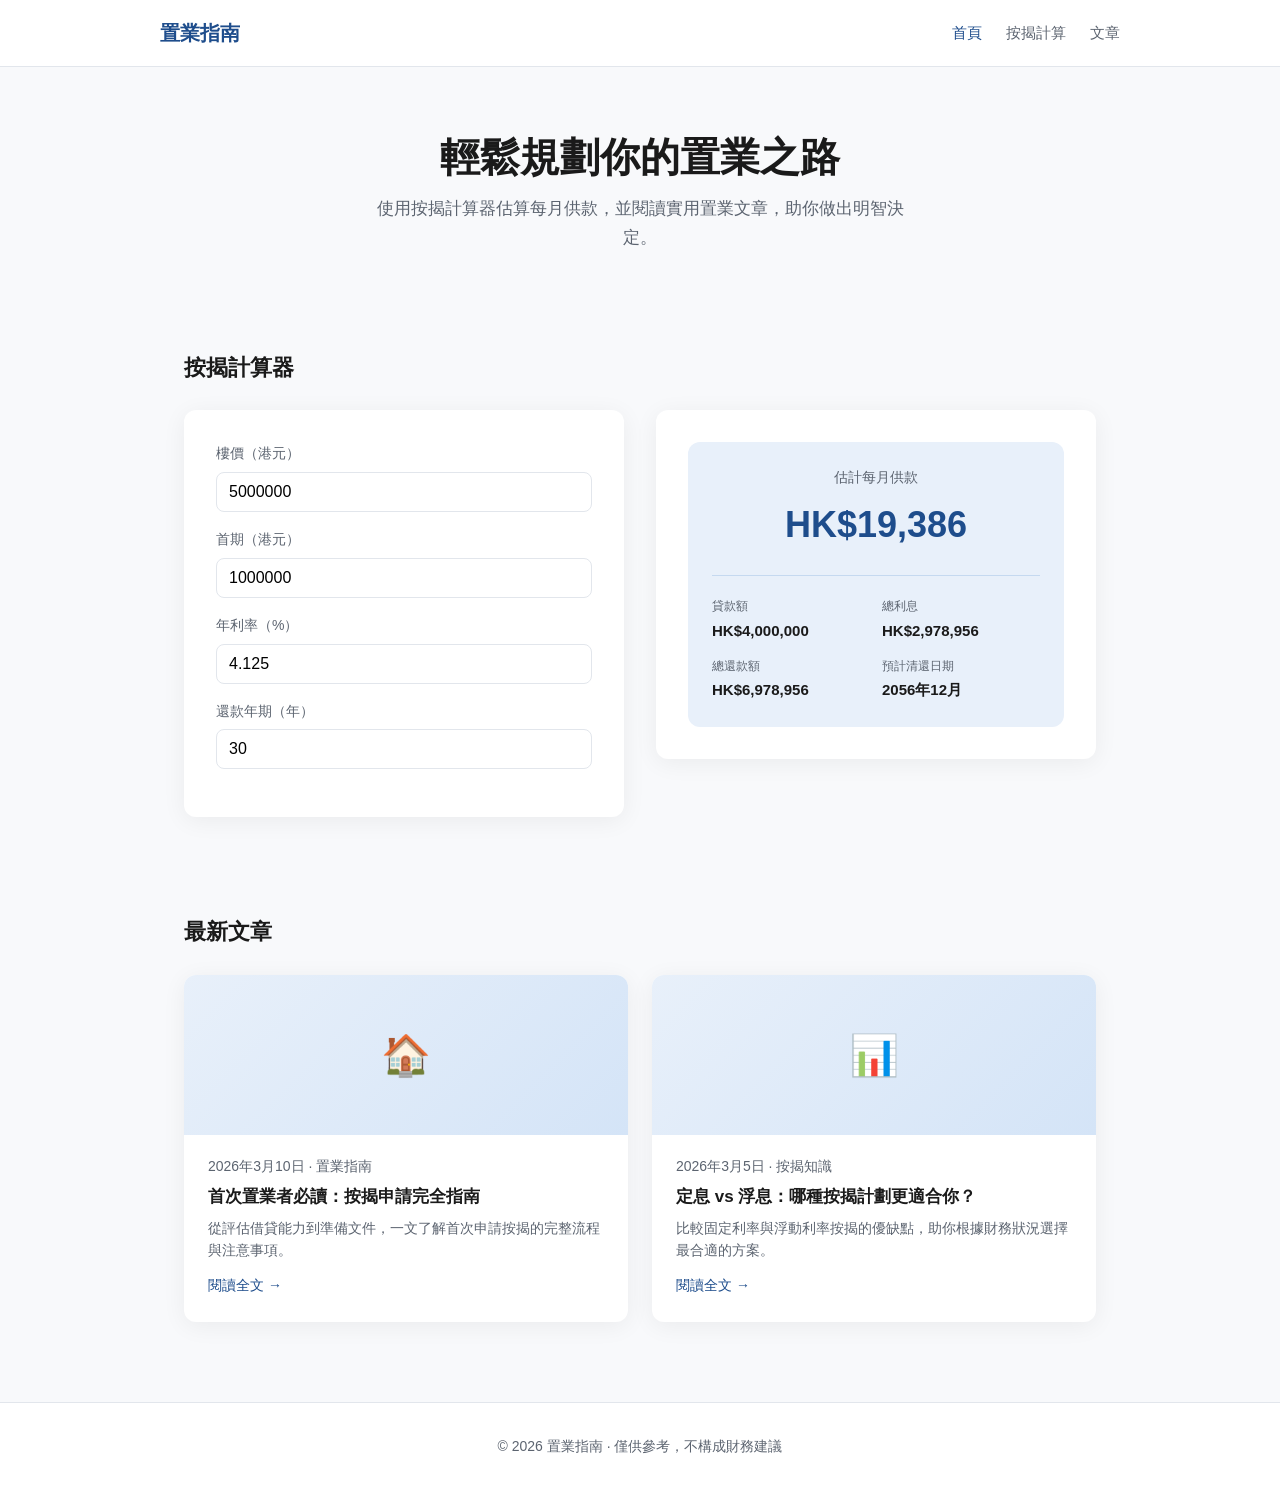
==== index.html @ d5120983 "Add files via upload" ====
<!DOCTYPE html>
<html lang="zh-Hant">
<head>
  <meta charset="UTF-8">
  <meta name="viewport" content="width=device-width, initial-scale=1.0">
  <title>置業指南｜按揭計算與置業資訊</title>
  <link rel="stylesheet" href="styles.css">
</head>
<body>
  <header class="site-header">
    <div class="container header-inner">
      <a href="index.html" class="logo">置業指南</a>
      <nav>
        <ul>
          <li><a href="index.html" class="active">首頁</a></li>
          <li><a href="#calculator">按揭計算</a></li>
          <li><a href="#blog">文章</a></li>
        </ul>
      </nav>
    </div>
  </header>

  <main>
    <section class="hero">
      <div class="container">
        <h1>輕鬆規劃你的置業之路</h1>
        <p>使用按揭計算器估算每月供款，並閱讀實用置業文章，助你做出明智決定。</p>
      </div>
    </section>

    <section id="calculator">
      <div class="container">
        <h2 class="section-title">按揭計算器</h2>
        <div class="calculator-grid">
          <div class="calculator-card">
            <form id="form">
              <div class="field">
                <label for="price">樓價（港元）</label>
                <input type="number" id="price" value="5000000" min="0" step="100000" required>
              </div>
              <div class="field">
                <label for="down">首期（港元）</label>
                <input type="number" id="down" value="1000000" min="0" step="100000" required>
              </div>
              <div class="field">
                <label for="rate">年利率（%）</label>
                <input type="number" id="rate" value="4.125" min="0" max="30" step="0.01" required>
              </div>
              <div class="field">
                <label for="years">還款年期（年）</label>
                <input type="number" id="years" value="30" min="1" max="50" step="1" required>
              </div>
            </form>
          </div>

          <div class="calculator-card">
            <div class="result" aria-live="polite">
              <p class="result-label">估計每月供款</p>
              <p class="result-value" id="monthly">$0</p>
              <div class="breakdown">
                <div class="breakdown-item">
                  <span>貸款額</span>
                  <strong id="loan">$0</strong>
                </div>
                <div class="breakdown-item">
                  <span>總利息</span>
                  <strong id="interest">$0</strong>
                </div>
                <div class="breakdown-item">
                  <span>總還款額</span>
                  <strong id="total">$0</strong>
                </div>
                <div class="breakdown-item">
                  <span>預計清還日期</span>
                  <strong id="payoff">—</strong>
                </div>
              </div>
            </div>
          </div>
        </div>
      </div>
    </section>

    <section id="blog">
      <div class="container">
        <h2 class="section-title">最新文章</h2>
        <div class="blog-grid">
          <article class="blog-card">
            <a href="blog-1.html">
              <div class="blog-card-image">🏠</div>
              <div class="blog-card-body">
                <p class="blog-card-meta">2026年3月10日 · 置業指南</p>
                <h3>首次置業者必讀：按揭申請完全指南</h3>
                <p>從評估借貸能力到準備文件，一文了解首次申請按揭的完整流程與注意事項。</p>
                <span class="read-more">閱讀全文 →</span>
              </div>
            </a>
          </article>

          <article class="blog-card">
            <a href="blog-2.html">
              <div class="blog-card-image">📊</div>
              <div class="blog-card-body">
                <p class="blog-card-meta">2026年3月5日 · 按揭知識</p>
                <h3>定息 vs 浮息：哪種按揭計劃更適合你？</h3>
                <p>比較固定利率與浮動利率按揭的優缺點，助你根據財務狀況選擇最合適的方案。</p>
                <span class="read-more">閱讀全文 →</span>
              </div>
            </a>
          </article>
        </div>
      </div>
    </section>
  </main>

  <footer class="site-footer">
    <div class="container">
      <p>© 2026 置業指南 · 僅供參考，不構成財務建議</p>
    </div>
  </footer>

  <script>
    const form = document.getElementById('form');
    const monthlyEl = document.getElementById('monthly');
    const loanEl = document.getElementById('loan');
    const interestEl = document.getElementById('interest');
    const totalEl = document.getElementById('total');
    const payoffEl = document.getElementById('payoff');

    function formatCurrency(value) {
      return new Intl.NumberFormat('zh-Hant-HK', {
        style: 'currency',
        currency: 'HKD',
        maximumFractionDigits: 0,
      }).format(value);
    }

    function calculate() {
      const price = parseFloat(document.getElementById('price').value) || 0;
      const down = parseFloat(document.getElementById('down').value) || 0;
      const annualRate = parseFloat(document.getElementById('rate').value) || 0;
      const years = parseInt(document.getElementById('years').value, 10) || 0;

      const principal = Math.max(price - down, 0);
      const months = years * 12;
      const monthlyRate = annualRate / 100 / 12;

      let payment = 0;
      if (principal > 0 && months > 0) {
        if (monthlyRate === 0) {
          payment = principal / months;
        } else {
          payment = principal * (monthlyRate * Math.pow(1 + monthlyRate, months)) /
            (Math.pow(1 + monthlyRate, months) - 1);
        }
      }

      const totalPaid = payment * months;
      const totalInterest = totalPaid - principal;

      const payoff = new Date();
      payoff.setMonth(payoff.getMonth() + months);

      monthlyEl.textContent = formatCurrency(payment);
      loanEl.textContent = formatCurrency(principal);
      interestEl.textContent = formatCurrency(totalInterest);
      totalEl.textContent = formatCurrency(totalPaid);
      payoffEl.textContent = payoff.toLocaleDateString('zh-Hant', {
        year: 'numeric',
        month: 'long',
      });
    }

    form.addEventListener('input', calculate);
    calculate();
  </script>
</body>
</html>
---- styles.css ----
* {
  box-sizing: border-box;
  margin: 0;
  padding: 0;
}

:root {
  --bg: #f8f9fb;
  --surface: #ffffff;
  --text: #1a1a1a;
  --muted: #5c6470;
  --accent: #1e4d8c;
  --accent-light: #e8f0fa;
  --border: #e2e6ec;
  --radius: 12px;
  --shadow: 0 4px 24px rgba(0, 0, 0, 0.06);
}

body {
  font-family: "PingFang TC", "Microsoft JhengHei", "Noto Sans TC", sans-serif;
  background: var(--bg);
  color: var(--text);
  line-height: 1.7;
}

a {
  color: var(--accent);
  text-decoration: none;
}

a:hover {
  text-decoration: underline;
}

.container {
  max-width: 960px;
  margin: 0 auto;
  padding: 0 1.5rem;
}

/* Header */
.site-header {
  background: var(--surface);
  border-bottom: 1px solid var(--border);
  position: sticky;
  top: 0;
  z-index: 10;
}

.header-inner {
  display: flex;
  align-items: center;
  justify-content: space-between;
  padding: 1rem 0;
}

.logo {
  font-size: 1.25rem;
  font-weight: 700;
  color: var(--accent);
  text-decoration: none;
}

.logo:hover {
  text-decoration: none;
}

nav ul {
  display: flex;
  gap: 1.5rem;
  list-style: none;
}

nav a {
  color: var(--muted);
  font-size: 0.9375rem;
  font-weight: 500;
  text-decoration: none;
}

nav a:hover,
nav a.active {
  color: var(--accent);
}

/* Hero */
.hero {
  padding: 4rem 0 3rem;
  text-align: center;
}

.hero h1 {
  font-size: clamp(1.75rem, 4vw, 2.5rem);
  font-weight: 700;
  margin-bottom: 0.75rem;
  line-height: 1.3;
}

.hero p {
  color: var(--muted);
  font-size: 1.0625rem;
  max-width: 540px;
  margin: 0 auto;
}

/* Sections */
section {
  padding: 3rem 0;
}

.section-title {
  font-size: 1.375rem;
  font-weight: 600;
  margin-bottom: 1.5rem;
}

/* Calculator */
.calculator-grid {
  display: grid;
  grid-template-columns: 1fr 1fr;
  gap: 2rem;
  align-items: start;
}

@media (max-width: 720px) {
  .calculator-grid {
    grid-template-columns: 1fr;
  }
}

.calculator-card {
  background: var(--surface);
  border-radius: var(--radius);
  box-shadow: var(--shadow);
  padding: 2rem;
}

.field {
  margin-bottom: 1rem;
}

label {
  display: block;
  font-size: 0.875rem;
  font-weight: 500;
  margin-bottom: 0.375rem;
  color: var(--muted);
}

input {
  width: 100%;
  padding: 0.625rem 0.75rem;
  border: 1px solid var(--border);
  border-radius: 8px;
  font-size: 1rem;
  font-family: inherit;
}

input:focus {
  outline: 2px solid var(--accent);
  outline-offset: 1px;
  border-color: var(--accent);
}

.result {
  padding: 1.5rem;
  background: var(--accent-light);
  border-radius: var(--radius);
  text-align: center;
}

.result-label {
  font-size: 0.875rem;
  color: var(--muted);
  margin-bottom: 0.25rem;
}

.result-value {
  font-size: 2.25rem;
  font-weight: 700;
  color: var(--accent);
}

.breakdown {
  margin-top: 1.25rem;
  padding-top: 1.25rem;
  border-top: 1px solid #c5d9f0;
  display: grid;
  grid-template-columns: 1fr 1fr;
  gap: 0.75rem;
  text-align: left;
}

.breakdown-item span {
  display: block;
  font-size: 0.75rem;
  color: var(--muted);
}

.breakdown-item strong {
  font-size: 0.9375rem;
}

/* Blog cards */
.blog-grid {
  display: grid;
  grid-template-columns: repeat(auto-fit, minmax(280px, 1fr));
  gap: 1.5rem;
}

.blog-card {
  background: var(--surface);
  border-radius: var(--radius);
  box-shadow: var(--shadow);
  overflow: hidden;
  transition: transform 0.15s, box-shadow 0.15s;
}

.blog-card:hover {
  transform: translateY(-2px);
  box-shadow: 0 8px 32px rgba(0, 0, 0, 0.1);
}

.blog-card a {
  text-decoration: none;
  color: inherit;
  display: block;
}

.blog-card-image {
  height: 160px;
  background: linear-gradient(135deg, var(--accent-light), #d4e4f7);
  display: flex;
  align-items: center;
  justify-content: center;
  font-size: 2.5rem;
}

.blog-card-body {
  padding: 1.25rem 1.5rem 1.5rem;
}

.blog-card-meta {
  font-size: 0.8125rem;
  color: var(--muted);
  margin-bottom: 0.5rem;
}

.blog-card h3 {
  font-size: 1.0625rem;
  font-weight: 600;
  line-height: 1.4;
  margin-bottom: 0.5rem;
}

.blog-card p {
  font-size: 0.875rem;
  color: var(--muted);
  line-height: 1.6;
}

.read-more {
  display: inline-block;
  margin-top: 0.75rem;
  font-size: 0.875rem;
  font-weight: 500;
  color: var(--accent);
}

/* Blog post page */
.post-header {
  padding: 3rem 0 2rem;
  border-bottom: 1px solid var(--border);
  margin-bottom: 2rem;
}

.post-header h1 {
  font-size: clamp(1.5rem, 3.5vw, 2rem);
  font-weight: 700;
  line-height: 1.35;
  margin-bottom: 0.75rem;
}

.post-meta {
  font-size: 0.875rem;
  color: var(--muted);
}

.post-content {
  max-width: 680px;
  margin: 0 auto 3rem;
}

.post-content h2 {
  font-size: 1.25rem;
  font-weight: 600;
  margin: 2rem 0 0.75rem;
}

.post-content p {
  margin-bottom: 1rem;
}

.post-content ul {
  margin: 0 0 1rem 1.5rem;
}

.post-content li {
  margin-bottom: 0.375rem;
}

.back-link {
  display: inline-block;
  margin-bottom: 1.5rem;
  font-size: 0.875rem;
  color: var(--muted);
}

.back-link:hover {
  color: var(--accent);
}

/* Footer */
.site-footer {
  background: var(--surface);
  border-top: 1px solid var(--border);
  padding: 2rem 0;
  margin-top: 2rem;
  text-align: center;
  font-size: 0.875rem;
  color: var(--muted);
}
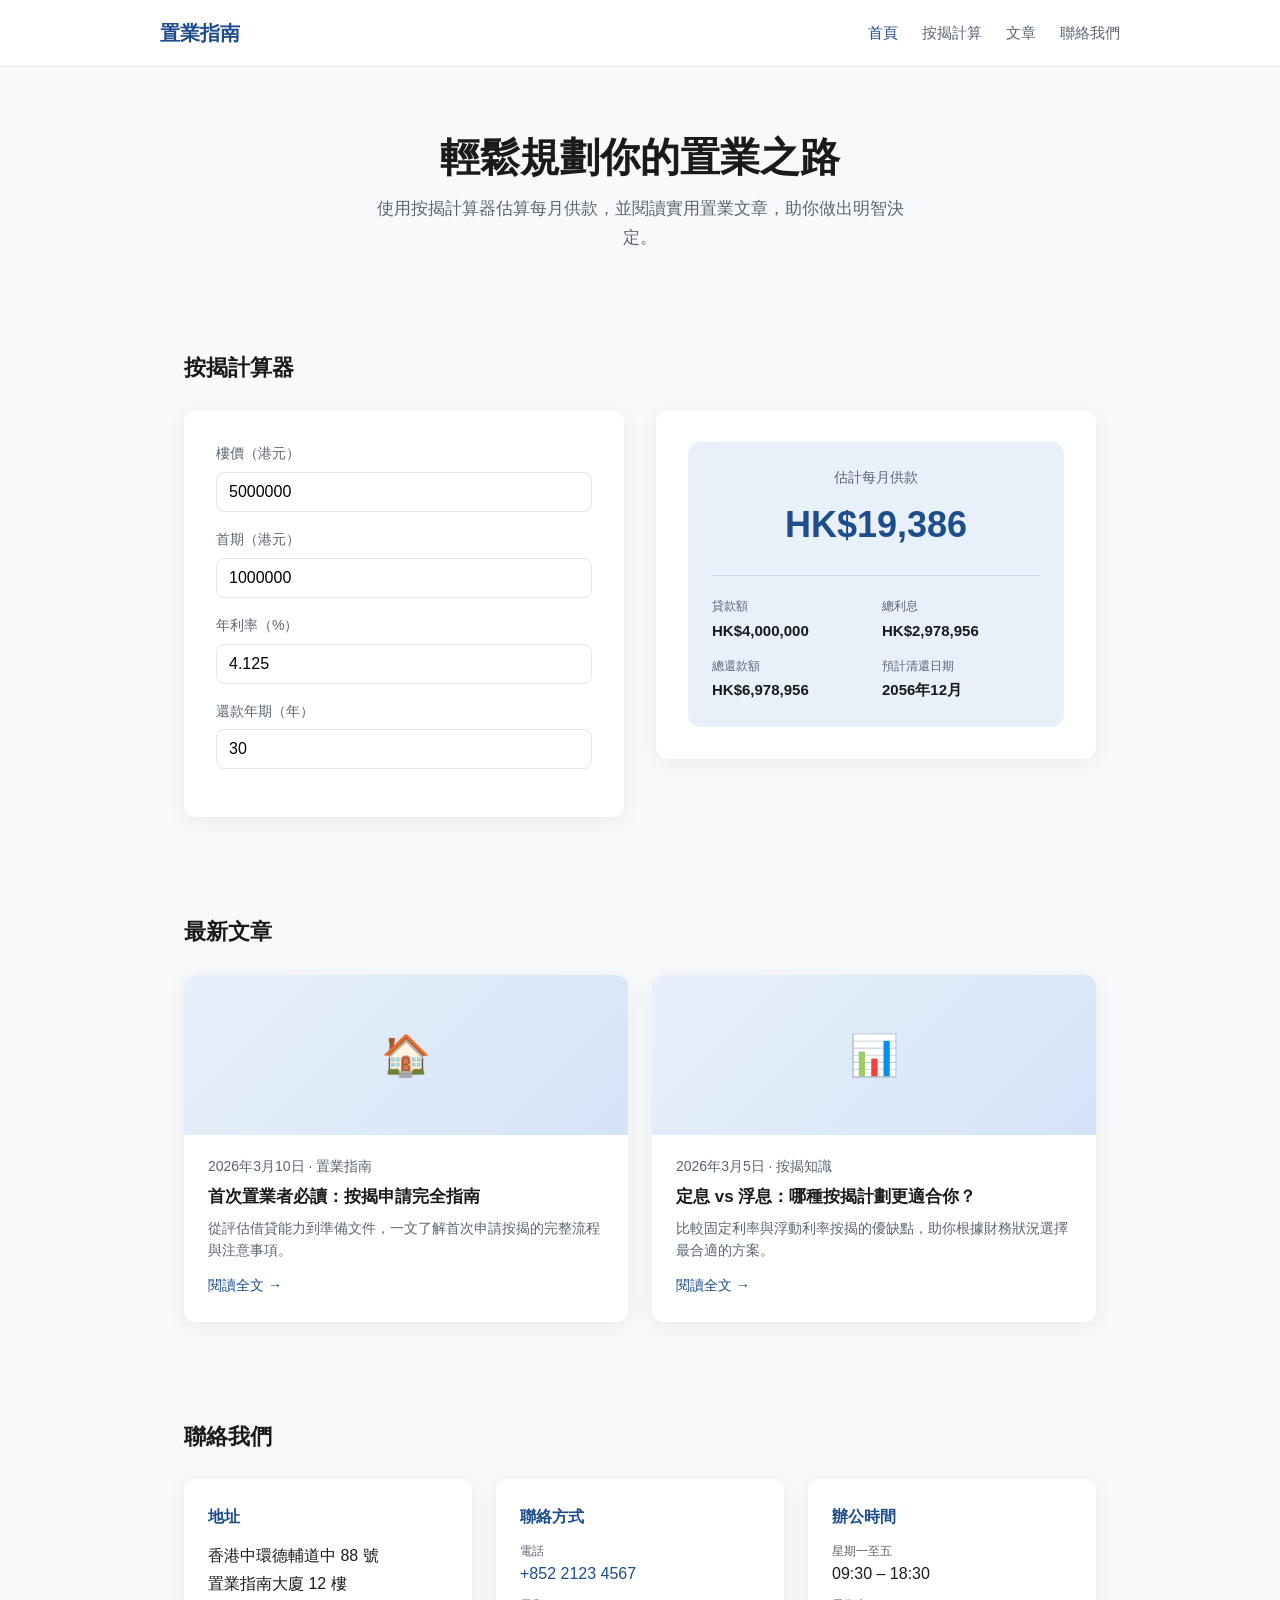
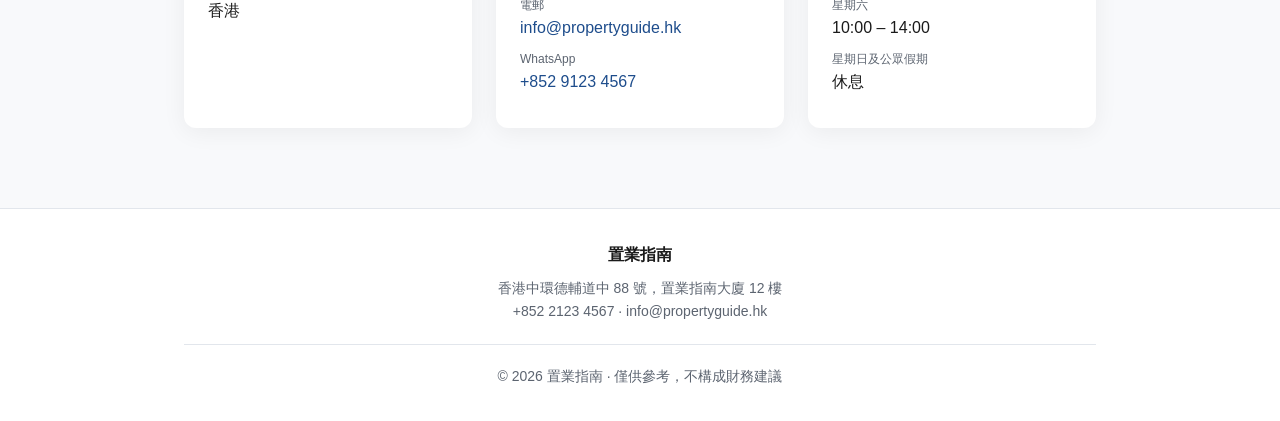
==== commit 75f03413: "Add files via upload" ====
--- a/index.html
+++ b/index.html
@@ -15,6 +15,7 @@
           <li><a href="index.html" class="active">首頁</a></li>
           <li><a href="#calculator">按揭計算</a></li>
           <li><a href="#blog">文章</a></li>
+          <li><a href="#contact">聯絡我們</a></li>
         </ul>
       </nav>
     </div>
@@ -111,11 +112,51 @@
         </div>
       </div>
     </section>
+
+    <section id="contact">
+      <div class="container">
+        <h2 class="section-title">聯絡我們</h2>
+        <div class="contact-grid">
+          <div class="contact-card">
+            <h3>地址</h3>
+            <address>
+              香港中環德輔道中 88 號<br>
+              置業指南大廈 12 樓<br>
+              香港
+            </address>
+          </div>
+          <div class="contact-card">
+            <h3>聯絡方式</h3>
+            <ul class="contact-list">
+              <li><span>電話</span> <a href="tel:+85221234567">+852 2123 4567</a></li>
+              <li><span>電郵</span> <a href="mailto:info@propertyguide.hk">info@propertyguide.hk</a></li>
+              <li><span>WhatsApp</span> <a href="https://wa.me/85291234567">+852 9123 4567</a></li>
+            </ul>
+          </div>
+          <div class="contact-card">
+            <h3>辦公時間</h3>
+            <ul class="contact-list">
+              <li><span>星期一至五</span> 09:30 – 18:30</li>
+              <li><span>星期六</span> 10:00 – 14:00</li>
+              <li><span>星期日及公眾假期</span> 休息</li>
+            </ul>
+          </div>
+        </div>
+      </div>
+    </section>
   </main>
 
   <footer class="site-footer">
-    <div class="container">
-      <p>© 2026 置業指南 · 僅供參考，不構成財務建議</p>
+    <div class="container footer-inner">
+      <div class="footer-contact">
+        <p class="footer-brand">置業指南</p>
+        <address>
+          香港中環德輔道中 88 號，置業指南大廈 12 樓<br>
+          <a href="tel:+85221234567">+852 2123 4567</a> ·
+          <a href="mailto:info@propertyguide.hk">info@propertyguide.hk</a>
+        </address>
+      </div>
+      <p class="footer-copy">© 2026 置業指南 · 僅供參考，不構成財務建議</p>
     </div>
   </footer>
 
--- a/styles.css
+++ b/styles.css
@@ -320,13 +320,89 @@
   color: var(--accent);
 }
 
+/* Contact */
+.contact-grid {
+  display: grid;
+  grid-template-columns: repeat(auto-fit, minmax(240px, 1fr));
+  gap: 1.5rem;
+}
+
+.contact-card {
+  background: var(--surface);
+  border-radius: var(--radius);
+  box-shadow: var(--shadow);
+  padding: 1.5rem;
+}
+
+.contact-card h3 {
+  font-size: 1rem;
+  font-weight: 600;
+  margin-bottom: 0.75rem;
+  color: var(--accent);
+}
+
+.contact-card address {
+  font-style: normal;
+  line-height: 1.7;
+}
+
+.contact-list {
+  list-style: none;
+}
+
+.contact-list li {
+  margin-bottom: 0.625rem;
+  line-height: 1.5;
+}
+
+.contact-list span {
+  display: block;
+  font-size: 0.75rem;
+  color: var(--muted);
+  margin-bottom: 0.125rem;
+}
+
 /* Footer */
 .site-footer {
   background: var(--surface);
   border-top: 1px solid var(--border);
   padding: 2rem 0;
   margin-top: 2rem;
+  font-size: 0.875rem;
+  color: var(--muted);
+}
+
+.footer-inner {
   text-align: center;
-  font-size: 0.875rem;
-  color: var(--muted);
-}
+}
+
+.footer-contact {
+  margin-bottom: 1.25rem;
+}
+
+.footer-brand {
+  font-size: 1rem;
+  font-weight: 600;
+  color: var(--text);
+  margin-bottom: 0.5rem;
+}
+
+.footer-contact address {
+  font-style: normal;
+  line-height: 1.7;
+}
+
+.footer-contact a {
+  color: var(--muted);
+  text-decoration: none;
+}
+
+.footer-contact a:hover {
+  color: var(--accent);
+  text-decoration: underline;
+}
+
+.footer-copy {
+  padding-top: 1.25rem;
+  border-top: 1px solid var(--border);
+}
